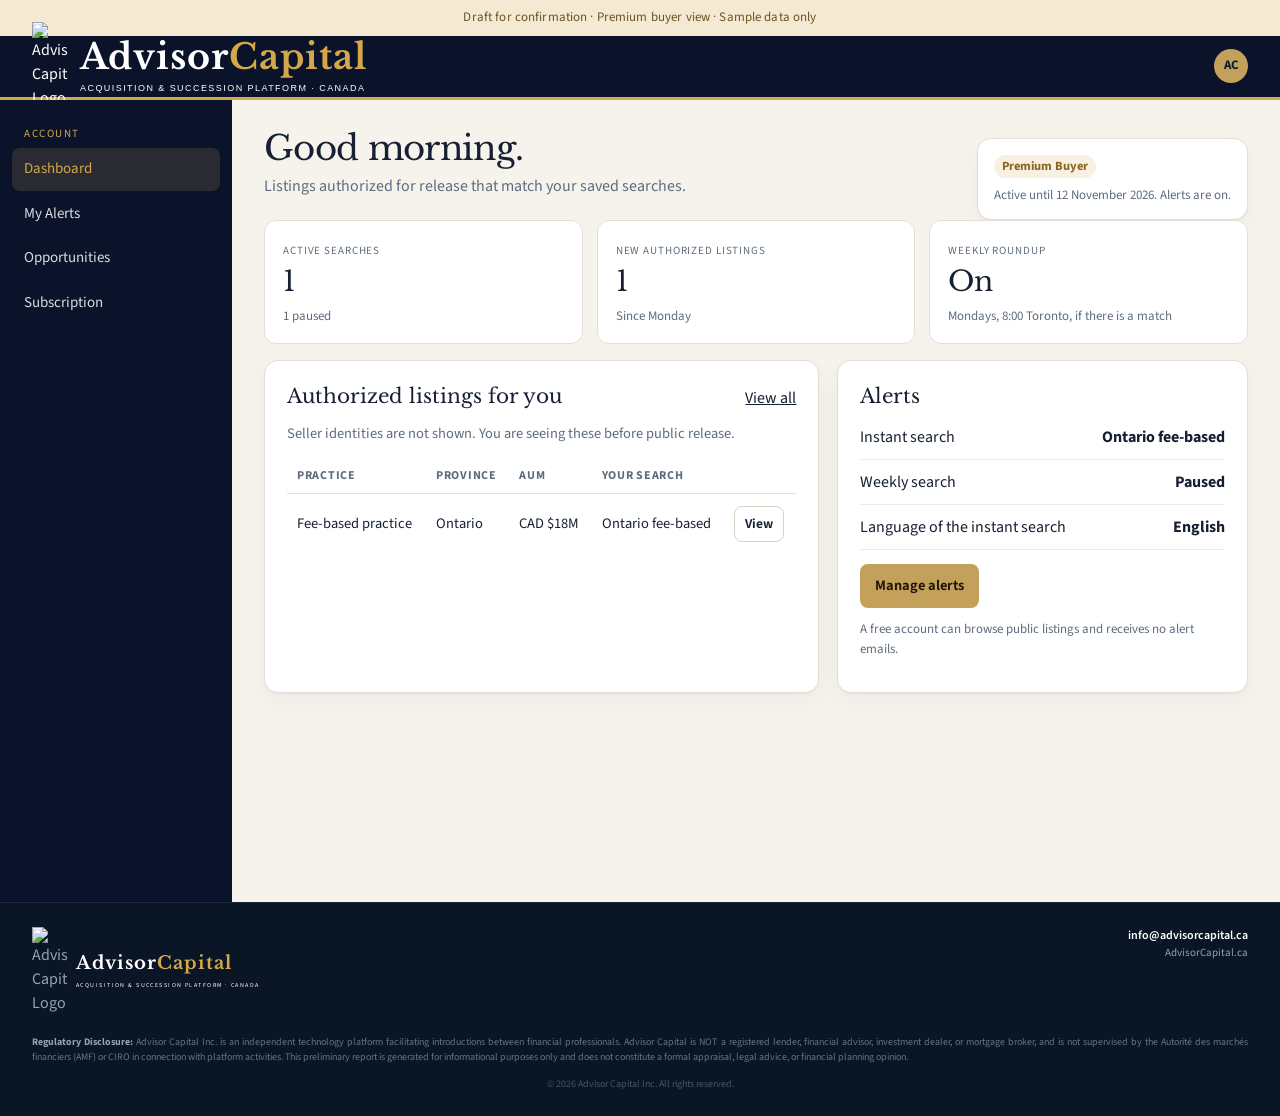
==== index.html @ c77b25f6 "Initial commit of files" ====
<!DOCTYPE html>
<html lang="en">
<head>
  <meta charset="utf-8">
  <meta name="viewport" content="width=device-width, initial-scale=1">
  <title>Advisor Capital — Member dashboard</title>
  <link rel="preconnect" href="https://fonts.googleapis.com">
  <link href="https://fonts.googleapis.com/css2?family=Libre+Baskerville:wght@400;700&family=Source+Sans+3:wght@400;600;700&display=swap" rel="stylesheet">
  <link rel="stylesheet" href="styles.css">
  <style>
    /* Styling to ensure nav bar background matches header and footer */
    .side {
      background-color: #0b132b !important;
      color: #ffffff;
    }
    .side .kicker {
      color: #D4A84A;
    }
    .side a {
      color: #ffffff;
      opacity: 0.85;
    }
    .side a:hover, .side a.on {
      color: #D4A84A;
      opacity: 1;
    }
  </style>
</head>
<body>
  <div class="draft" data-en="Draft for confirmation · Premium buyer view · Sample data only" data-fr="Brouillon pour confirmation · Vue Acheteur Premium · Données fictives">Draft for confirmation · Premium buyer view · Sample data only</div>
  
  <header class="top" style="background-color: #0b132b; border-bottom: 3px solid #D4A84A; padding: 24px 32px; display: flex; align-items: center; justify-content: space-between; width: 100%; box-sizing: border-box;">
    <!-- BRAND HEADER BAR -->
    <div style="display: flex; align-items: center; gap: 12px;">
      <img src="https://www.advisorcapital.ca/wp-content/uploads/2026/06/icon_gold_optimized.svg" alt="Advisor Capital Logo" width="36" style="display: block; width: 36px; max-width: 36px; height: auto;">
      <div>
        <div style="font-size: 35px; font-weight: 700; letter-spacing: 1px; color: #ffffff; font-family: 'Libre Baskerville', Georgia, serif; line-height: 1;">
          Advisor<span style="color:#D4A84A;">Capital</span>
        </div>
        <div style="color: #ffffff; font-size: 9px; font-weight: normal; letter-spacing: 0.09rem; text-transform: uppercase; margin-top: 10px; font-family: 'Plus Jakarta Sans', Arial, sans-serif; line-height: 1;">
          ACQUISITION &amp; SUCCESSION PLATFORM · CANADA
        </div>
      </div>
    </div>
    <div class="top-right" style="display: flex; align-items: center;">
      <span class="avatar">AC</span>
    </div>
  </header>

  <div class="shell">
    <aside class="side">
      <div class="kicker" data-en="Account" data-fr="Compte">Account</div>
      <a href="03-dashboard.html" class="on" data-en="Dashboard" data-fr="Tableau de bord">Dashboard</a>
      <a href="02-my-alerts.html" data-en="My Alerts" data-fr="Mes alertes">My Alerts</a>
      <a href="04-opportunities.html" data-en="Opportunities" data-fr="Occasions">Opportunities</a>
      <a href="01-billing.html" data-en="Subscription" data-fr="Abonnement">Subscription</a>
    </aside>
    <main class="main">
      <div class="search-top" style="align-items:flex-end;">
        <div>
          <h1 data-en="Good morning." data-fr="Bonjour.">Good morning.</h1>
          <p class="lede" data-en="Listings authorized for release that match your saved searches." data-fr="Inscriptions autorisées qui correspondent à vos recherches enregistrées.">Listings authorized for release that match your saved searches.</p>
        </div>
        <div class="card" style="padding:14px 16px;min-width:240px;">
          <span class="pill gold" data-en="Premium Buyer" data-fr="Acheteur Premium">Premium Buyer</span>
          <p class="help" style="margin:8px 0 0;" data-en="Active until 12 November 2026. Alerts are on." data-fr="Actif jusqu'au 12 novembre 2026. Les alertes sont activées.">Active until 12 November 2026. Alerts are on.</p>
        </div>
      </div>

      <div class="grid-3" style="margin-bottom:16px;">
        <div class="stat"><span class="meta-label" data-en="Active searches" data-fr="Recherches actives">Active searches</span><b>1</b><span class="help" data-en="1 paused" data-fr="1 suspendue">1 paused</span></div>
        <div class="stat"><span class="meta-label" data-en="New authorized listings" data-fr="Nouvelles inscriptions autorisées">New authorized listings</span><b>1</b><span class="help" data-en="Since Monday" data-fr="Depuis lundi">Since Monday</span></div>
        <div class="stat"><span class="meta-label" data-en="Weekly roundup" data-fr="Sommaire hebdomadaire">Weekly roundup</span><b data-en="On" data-fr="Oui">On</b><span class="help" data-en="Mondays, 8:00 Toronto, if there is a match" data-fr="Les lundis, 8 h, heure de Toronto, s'il y a une correspondance">Mondays, 8:00 Toronto, if there is a match</span></div>
      </div>

      <div class="split">
        <section class="card">
          <div class="search-top" style="margin-bottom:8px;">
            <h2 data-en="Authorized listings for you" data-fr="Inscriptions autorisées pour vous">Authorized listings for you</h2>
            <a href="04-opportunities.html" data-en="View all" data-fr="Tout voir">View all</a>
          </div>
          <p class="sub" data-en="Seller identities are not shown. You are seeing these before public release." data-fr="L'identité des vendeurs n'est pas affichée. Vous les voyez avant la diffusion publique.">Seller identities are not shown. You are seeing these before public release.</p>
          <table>
            <thead>
              <tr>
                <th data-en="Practice" data-fr="Clientèle">Practice</th>
                <th data-en="Province" data-fr="Province">Province</th>
                <th>AUM</th>
                <th data-en="Your search" data-fr="Votre recherche">Your search</th>
                <th></th>
              </tr>
            </thead>
            <tbody>
              <tr>
                <td data-en="Fee-based practice" data-fr="Clientèle à honoraires">Fee-based practice</td>
                <td>Ontario</td>
                <td>CAD $18M</td>
                <td>Ontario fee-based</td>
                <td><a class="btn btn-ghost btn-sm" href="05-opportunity-detail.html" data-en="View" data-fr="Voir">View</a></td>
              </tr>
            </tbody>
          </table>
        </section>
        <section class="card">
          <h2 data-en="Alerts" data-fr="Alertes">Alerts</h2>
          <div class="check"><span data-en="Instant search" data-fr="Recherche instantanée">Instant search</span><strong>Ontario fee-based</strong></div>
          <div class="check"><span data-en="Weekly search" data-fr="Recherche hebdomadaire">Weekly search</span><strong data-en="Paused" data-fr="Suspendue">Paused</strong></div>
          <div class="check"><span data-en="Language of the instant search" data-fr="Langue de la recherche instantanée">Language of the instant search</span><strong>English</strong></div>
          <a class="btn btn-gold" href="02-my-alerts.html" style="margin-top:14px;" data-en="Manage alerts" data-fr="Gérer mes alertes">Manage alerts</a>
          <p class="help" style="margin-top:12px;" data-en="A free account can browse public listings and receives no alert emails." data-fr="Un compte gratuit peut consulter les inscriptions publiques et ne reçoit aucun courriel d'alerte.">A free account can browse public listings and receives no alert emails.</p>
        </section>
      </div>
    </main>
  </div>

  <footer class="site-footer">
    <div class="site-footer__contact">
      <div class="site-footer__brand">
        <img src="https://www.advisorcapital.ca/wp-content/uploads/2026/06/icon_gold_optimized.svg" alt="Advisor Capital Logo" width="36">
        <div>
          <div class="site-footer__wordmark">Advisor<span>Capital</span></div>
          <div class="site-footer__tagline">ACQUISITION &amp; SUCCESSION PLATFORM · CANADA</div>
        </div>
      </div>
      <div class="site-footer__links">
        <a href="mailto:info@advisorcapital.ca">info@advisorcapital.ca</a>
        <a href="https://advisorcapital.ca" target="_blank" rel="noopener noreferrer">AdvisorCapital.ca</a>
      </div>
    </div>
    <p class="site-footer__disclosure">
      <strong>Regulatory Disclosure:</strong> Advisor Capital Inc. is an independent technology platform facilitating introductions between financial professionals. Advisor Capital is NOT a registered lender, financial advisor, investment dealer, or mortgage broker, and is not supervised by the Autorité des marchés financiers (AMF) or CIRO in connection with platform activities. This preliminary report is generated for informational purposes only and does not constitute a formal appraisal, legal advice, or financial planning opinion.
    </p>
    <p class="site-footer__copyright">© 2026 Advisor Capital Inc. All rights reserved.</p>
  </footer>
  <script src="lang.js"></script>
</body>
</html>
---- styles.css ----
:root {
  --navy: #0e1c33;
  --navy-2: #163056;
  --sidebar: #10243f;
  --gold: #c4a15a;
  --gold-dk: #9a7b3c;
  --ink: #172033;
  --muted: #5e6d7e;
  --line: #e4dfd4;
  --bg: #f6f3ed;
  --card: #ffffff;
  --green: #1c7c4a;
  --green-bg: #e8f6ee;
  --amber: #8a6420;
  --amber-bg: #f8f1e2;
  --red: #8e2f3c;
  --shadow: 0 1px 2px rgba(16, 28, 48, 0.04), 0 8px 24px rgba(16, 28, 48, 0.04);
}

* { box-sizing: border-box; }
html, body { margin: 0; padding: 0; }
body {
  font-family: "Source Sans 3", "Segoe UI", sans-serif;
  color: var(--ink);
  background: var(--bg);
  font-size: 16px;
  line-height: 1.5;
}
a { color: inherit; }
button, input, select { font: inherit; }
h1, h2, h3, h4 { font-family: "Libre Baskerville", Georgia, serif; font-weight: 400; margin: 0; }
h1 { font-size: 34px; letter-spacing: -0.02em; line-height: 1.2; }
h2 { font-size: 20px; }
h3 { font-size: 16px; font-family: "Source Sans 3", sans-serif; font-weight: 650; }

.draft {
  background: #f4ead4;
  color: #6d5420;
  text-align: center;
  font-size: 13px;
  letter-spacing: 0.01em;
  padding: 8px 16px;
}
.top {
  height: 64px;
  background: var(--navy);
  color: #fff;
  display: flex;
  align-items: center;
  justify-content: space-between;
  padding: 0 22px;
  gap: 20px;
}
.brand { display: flex; align-items: center; gap: 10px; font-weight: 700; letter-spacing: 0.01em; }
.mark {
  width: 28px; height: 28px; border-radius: 6px;
  background: linear-gradient(160deg, #e6c98a, #b8923f);
  display: grid; place-items: center; color: var(--navy); font-weight: 800; font-size: 14px;
}
.topnav { display: flex; gap: 22px; color: #d5deea; font-size: 14.5px; }
.topnav a { text-decoration: none; padding: 8px 0; border-bottom: 2px solid transparent; }
.topnav a.on { color: #fff; border-bottom-color: var(--gold); }
.top-right { display: flex; align-items: center; gap: 12px; }
.langs { display: flex; border: 1px solid rgba(255,255,255,.25); border-radius: 999px; overflow: hidden; }
.langs button {
  background: transparent; color: #d5deea; border: 0; padding: 5px 10px; cursor: pointer; font-size: 13px;
}
.langs button.on { background: #fff; color: var(--navy); font-weight: 700; }
.langs.light { border-color: #d9d3c6; }
.langs.light button { color: var(--navy); }
.langs.light button.on { background: var(--navy); color: #fff; }
.avatar {
  width: 34px; height: 34px; border-radius: 50%; background: #c4a15a; color: var(--navy);
  display: grid; place-items: center; font-weight: 700; font-size: 13px;
}

.shell { display: flex; min-height: calc(100vh - 98px); }
.side {
  width: 232px; flex: none; background: var(--sidebar); color: #c9d5e4; padding: 18px 12px;
}
.side .kicker {
  font-size: 11px; letter-spacing: 0.14em; text-transform: uppercase; color: #8ea0b8;
  padding: 8px 12px 6px;
}
.side a {
  display: flex; align-items: center; gap: 10px; text-decoration: none;
  padding: 10px 12px; border-radius: 8px; margin-bottom: 2px; color: #d5deea; font-size: 15px;
}
.side a.on { background: rgba(196, 161, 90, 0.16); color: #fff; }
.side svg { width: 18px; height: 18px; flex: none; }
.main { flex: 1; padding: 28px 32px 64px; min-width: 0; }
.lede { color: var(--muted); margin: 6px 0 22px; max-width: 680px; }

.grid-2 { display: grid; grid-template-columns: 1.4fr 0.8fr; gap: 18px; align-items: start; }
.grid-3 { display: grid; grid-template-columns: repeat(3, 1fr); gap: 14px; }
.stack { display: flex; flex-direction: column; gap: 16px; }

.card {
  background: var(--card); border: 1px solid var(--line); border-radius: 14px;
  box-shadow: var(--shadow); padding: 20px 22px;
}
.card h2 { margin-bottom: 4px; }
.sub { color: var(--muted); font-size: 14.5px; margin: 0 0 14px; }

.hero-plan {
  display: grid; grid-template-columns: 1.4fr auto auto auto; gap: 18px; align-items: center;
}
.plan-id { display: flex; gap: 14px; align-items: center; }
.seal {
  width: 54px; height: 54px; border-radius: 50%;
  background: radial-gradient(circle at 40% 35%, #f3e2bc, #c4a15a 55%, #8d6b2e);
  display: grid; place-items: center; color: #fff; font-size: 22px;
}
.pill {
  display: inline-flex; align-items: center; gap: 6px;
  border-radius: 999px; padding: 2px 8px; font-size: 12.5px; font-weight: 700;
  background: var(--green-bg); color: var(--green);
}
.pill.gold { background: var(--amber-bg); color: var(--amber); }
.pill.navy { background: #e8eef6; color: var(--navy-2); }
.pill.muted { background: #eef1f4; color: var(--muted); font-weight: 600; }
.meta-label { font-size: 11px; letter-spacing: 0.08em; text-transform: uppercase; color: var(--muted); }
.meta-value { font-weight: 700; }

.btn {
  display: inline-flex; align-items: center; justify-content: center; gap: 8px;
  border-radius: 8px; padding: 10px 14px; border: 1px solid transparent;
  text-decoration: none; cursor: pointer; font-weight: 650; font-size: 14.5px;
}
.btn-gold { background: var(--gold); color: #1d1608; }
.btn-gold:hover { background: #d4b36a; }
.btn-navy { background: var(--navy); color: #fff; }
.btn-ghost { background: #fff; border-color: #d9d3c6; color: var(--ink); }
.btn-danger { background: #fff; border-color: #e4c4c8; color: var(--red); }
.btn-sm { padding: 7px 10px; font-size: 13.5px; }
.row-actions { display: flex; gap: 8px; flex-wrap: wrap; }

table { width: 100%; border-collapse: collapse; font-size: 14.5px; }
th { text-align: left; font-size: 12px; letter-spacing: 0.06em; text-transform: uppercase; color: var(--muted); font-weight: 700; padding: 8px 10px; border-bottom: 1px solid var(--line); }
td { padding: 12px 10px; border-bottom: 1px solid #f0ece4; vertical-align: middle; }
tr:last-child td { border-bottom: 0; }

.filters { display: flex; gap: 10px; flex-wrap: wrap; margin-bottom: 14px; }
.filters input, .filters select, .field input, .field select, .field textarea {
  width: 100%; background: #fff; border: 1px solid #ddd6c8; border-radius: 8px; padding: 10px 12px; color: var(--ink);
}
.filters input, .filters select { width: auto; min-width: 160px; }
.field { display: flex; flex-direction: column; gap: 6px; }
.field label { font-size: 13px; font-weight: 700; color: #314256; }
.form-grid { display: grid; grid-template-columns: 1fr 1fr; gap: 14px; }
.help { font-size: 13px; color: var(--muted); }

.tabs { display: flex; gap: 8px; margin-bottom: 14px; flex-wrap: wrap; }
.tab {
  border: 1px solid var(--line); background: #fff; border-radius: 999px; padding: 7px 12px; cursor: pointer; color: var(--muted);
}
.tab.on { background: var(--navy); color: #fff; border-color: var(--navy); }

.listing {
  display: grid; grid-template-columns: 1.3fr 1.4fr auto; gap: 16px; align-items: center;
  padding: 16px 0; border-bottom: 1px solid var(--line);
}
.listing:last-child { border-bottom: 0; }
.chips { display: flex; gap: 6px; flex-wrap: wrap; margin-top: 6px; }
.metrics { display: grid; grid-template-columns: repeat(4, 1fr); gap: 10px 16px; font-size: 14px; }
.metrics b { display: block; font-size: 12px; font-weight: 700; color: var(--muted); letter-spacing: 0.04em; text-transform: uppercase; }

.note {
  background: var(--amber-bg); border: 1px solid #eadcbe; color: #5e4a22;
  border-radius: 10px; padding: 12px 14px; font-size: 14.5px;
}
.split { display: grid; grid-template-columns: 1.15fr 0.85fr; gap: 18px; }
.kv { display: grid; grid-template-columns: 1fr 1fr; gap: 12px 18px; }
.kv div { padding-top: 8px; border-top: 1px solid #f0ece4; }
.kv span { display: block; color: var(--muted); font-size: 12.5px; }

.search-item {
  border: 1px solid var(--line); border-radius: 12px; padding: 14px; margin-bottom: 10px; background: #fff;
}
.search-item.on { border-color: #d9c48a; box-shadow: inset 3px 0 0 var(--gold); }
.search-top { display: flex; justify-content: space-between; gap: 8px; align-items: center; }

.email {
  background: #fbfaf7; border: 1px solid var(--line); border-radius: 12px; overflow: hidden;
}
.email .eh { background: var(--navy); color: #fff; padding: 14px 16px; }
.email .eb { padding: 16px; font-size: 14.5px; }
.email .eb p { margin: 0 0 10px; }
.facts { background: #fff; border: 1px solid var(--line); border-radius: 8px; padding: 10px 12px; margin: 10px 0; }

.site-footer {
  background: #0a1525;
  border-top: 1px solid #1e293b;
  color: #94a3b8;
  padding: 24px 32px;
}
.site-footer__contact {
  display: flex;
  justify-content: space-between;
  align-items: flex-start;
  gap: 20px;
  margin-bottom: 20px;
}
.site-footer__brand { display: flex; align-items: center; gap: 8px; }
.site-footer__brand img { display: block; width: 36px; max-width: 36px; height: auto; }
.site-footer__wordmark {
  color: #fff;
  font: 700 18px/1 "Libre Baskerville", Georgia, serif;
  letter-spacing: 1px;
}
.site-footer__wordmark span { color: #d4a84a; }
.site-footer__tagline {
  color: #fff;
  font-size: 6px;
  letter-spacing: 0.09rem;
  line-height: 1;
  margin-top: 10px;
}
.site-footer__links { text-align: right; }
.site-footer__links a { display: block; text-decoration: none; }
.site-footer__links a:first-child { color: #fff; font-size: 12px; font-weight: 600; }
.site-footer__links a:last-child { color: #94a3b8; font-size: 11px; }
.site-footer__disclosure {
  color: #64748b;
  font-size: 10px;
  line-height: 15px;
  margin: 0 0 12px;
  text-align: justify;
}
.site-footer__disclosure strong { color: #94a3b8; }
.site-footer__copyright {
  color: #475569;
  font-size: 10px;
  margin: 0;
  text-align: center;
}

.stat { background: #fff; border: 1px solid var(--line); border-radius: 12px; padding: 16px 18px; }
.stat b { display: block; font-family: "Libre Baskerville", Georgia, serif; font-size: 28px; font-weight: 400; }
.check { display: flex; justify-content: space-between; gap: 12px; padding: 10px 0; border-bottom: 1px solid #f0ece4; }
.check:last-child { border-bottom: 0; }

@media (max-width: 980px) {
  .shell { display: block; }
  .side { width: auto; display: flex; gap: 6px; overflow: auto; }
  .side .kicker { display: none; }
  .grid-2, .split, .hero-plan, .listing { grid-template-columns: 1fr; }
  .grid-3, .metrics, .form-grid, .kv { grid-template-columns: 1fr 1fr; }
  .topnav { display: none; }
  .main { padding: 20px 16px 48px; }
}

@media (max-width: 600px) {
  .site-footer { padding: 24px 16px; }
  .site-footer__contact { flex-direction: column; }
  .site-footer__links { text-align: left; }
}
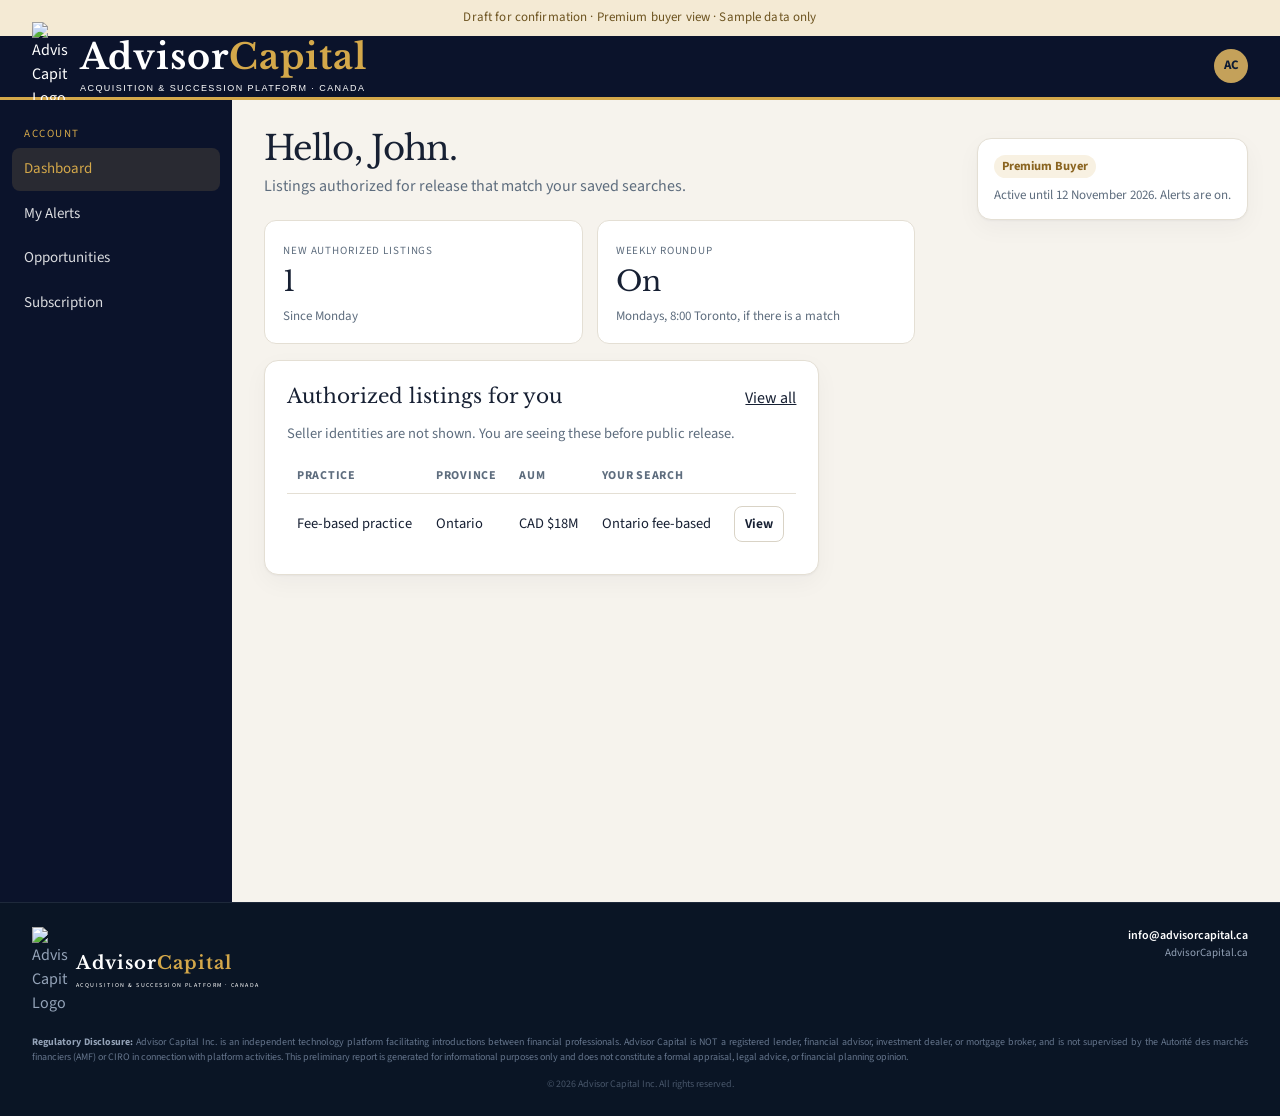
==== commit 906efaca: "minor adjustments to opportunities pages" ====
--- a/index.html
+++ b/index.html
@@ -58,7 +58,7 @@
     <main class="main">
       <div class="search-top" style="align-items:flex-end;">
         <div>
-          <h1 data-en="Good morning." data-fr="Bonjour.">Good morning.</h1>
+          <h1 data-en="Good morning." data-fr="Bonjour.">Hello, John.</h1>
           <p class="lede" data-en="Listings authorized for release that match your saved searches." data-fr="Inscriptions autorisées qui correspondent à vos recherches enregistrées.">Listings authorized for release that match your saved searches.</p>
         </div>
         <div class="card" style="padding:14px 16px;min-width:240px;">
@@ -68,7 +68,7 @@
       </div>
 
       <div class="grid-3" style="margin-bottom:16px;">
-        <div class="stat"><span class="meta-label" data-en="Active searches" data-fr="Recherches actives">Active searches</span><b>1</b><span class="help" data-en="1 paused" data-fr="1 suspendue">1 paused</span></div>
+        <!-- <div class="stat"><span class="meta-label" data-en="Active searches" data-fr="Recherches actives">Active searches</span><b>1</b><span class="help" data-en="1 paused" data-fr="1 suspendue">1 paused</span></div> -->
         <div class="stat"><span class="meta-label" data-en="New authorized listings" data-fr="Nouvelles inscriptions autorisées">New authorized listings</span><b>1</b><span class="help" data-en="Since Monday" data-fr="Depuis lundi">Since Monday</span></div>
         <div class="stat"><span class="meta-label" data-en="Weekly roundup" data-fr="Sommaire hebdomadaire">Weekly roundup</span><b data-en="On" data-fr="Oui">On</b><span class="help" data-en="Mondays, 8:00 Toronto, if there is a match" data-fr="Les lundis, 8 h, heure de Toronto, s'il y a une correspondance">Mondays, 8:00 Toronto, if there is a match</span></div>
       </div>
@@ -101,14 +101,14 @@
             </tbody>
           </table>
         </section>
-        <section class="card">
+        <!-- <section class="card">
           <h2 data-en="Alerts" data-fr="Alertes">Alerts</h2>
           <div class="check"><span data-en="Instant search" data-fr="Recherche instantanée">Instant search</span><strong>Ontario fee-based</strong></div>
           <div class="check"><span data-en="Weekly search" data-fr="Recherche hebdomadaire">Weekly search</span><strong data-en="Paused" data-fr="Suspendue">Paused</strong></div>
           <div class="check"><span data-en="Language of the instant search" data-fr="Langue de la recherche instantanée">Language of the instant search</span><strong>English</strong></div>
           <a class="btn btn-gold" href="02-my-alerts.html" style="margin-top:14px;" data-en="Manage alerts" data-fr="Gérer mes alertes">Manage alerts</a>
           <p class="help" style="margin-top:12px;" data-en="A free account can browse public listings and receives no alert emails." data-fr="Un compte gratuit peut consulter les inscriptions publiques et ne reçoit aucun courriel d'alerte.">A free account can browse public listings and receives no alert emails.</p>
-        </section>
+        </section> -->
       </div>
     </main>
   </div>
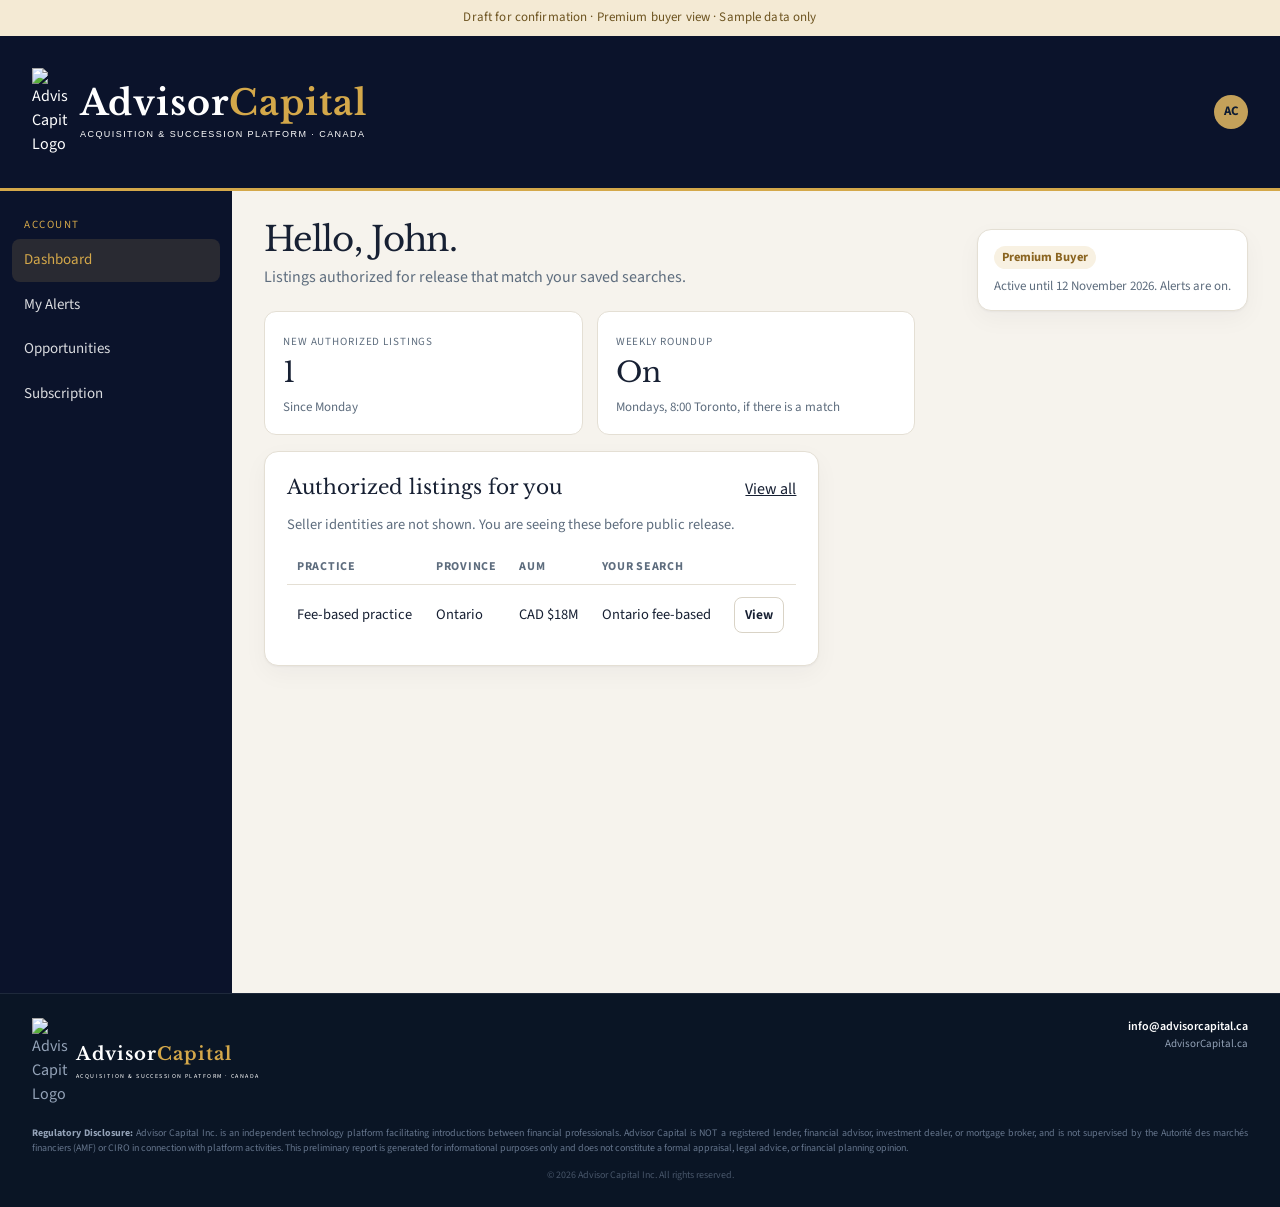
==== commit da13779f: "Header and Radio btns fixed" ====
--- a/index.html
+++ b/index.html
@@ -29,7 +29,7 @@
 <body>
   <div class="draft" data-en="Draft for confirmation · Premium buyer view · Sample data only" data-fr="Brouillon pour confirmation · Vue Acheteur Premium · Données fictives">Draft for confirmation · Premium buyer view · Sample data only</div>
   
-  <header class="top" style="background-color: #0b132b; border-bottom: 3px solid #D4A84A; padding: 24px 32px; display: flex; align-items: center; justify-content: space-between; width: 100%; box-sizing: border-box;">
+  <header class="top" style="background-color: #0b132b; border-bottom: 3px solid #D4A84A; height: auto; padding: 32px; display: flex; align-items: center; justify-content: space-between; width: 100%; box-sizing: border-box;">
     <!-- BRAND HEADER BAR -->
     <div style="display: flex; align-items: center; gap: 12px;">
       <img src="https://www.advisorcapital.ca/wp-content/uploads/2026/06/icon_gold_optimized.svg" alt="Advisor Capital Logo" width="36" style="display: block; width: 36px; max-width: 36px; height: auto;">
